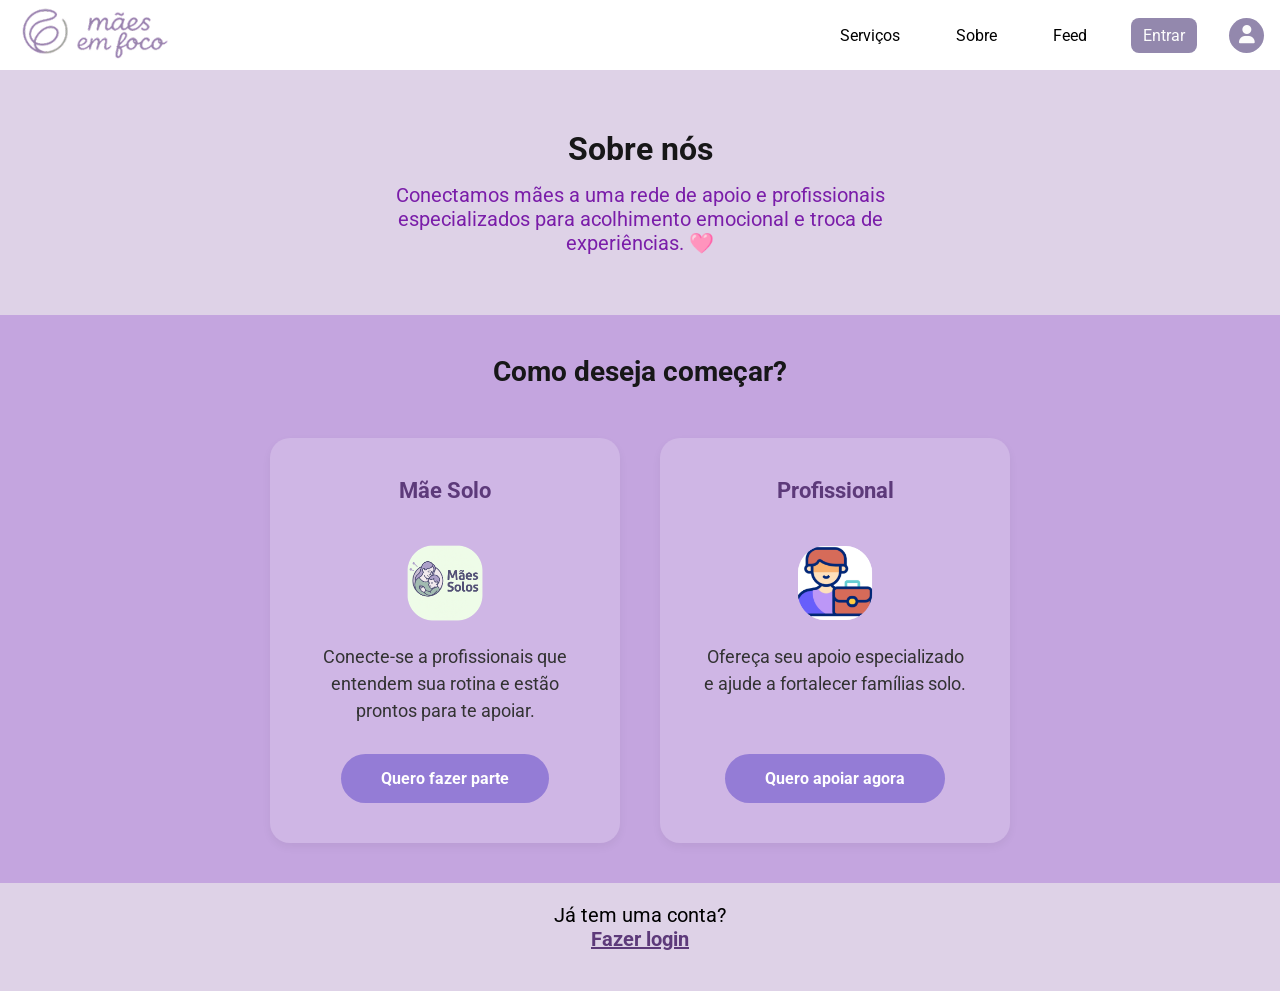
==== index.html @ 56e5f979 "adiciona a funcionalidade de permitir anexo de registro profissional para validação" ====
<!DOCTYPE html>
<html lang="pt-br">
  <head>
    <meta charset="UTF-8" />
    <meta name="viewport" content="width=device-width, initial-scale=1.0" />
    <title>Início | Mães em Foco</title>
    <link rel="stylesheet" href="src/assets/css/global.css" />
    <link rel="stylesheet" href="src/assets/css/style.css" />
    <link rel="stylesheet" href="https://cdnjs.cloudflare.com/ajax/libs/font-awesome/6.5.0/css/all.min.css" />
  </head>
  <body>
    <header-component></header-component>

    <main class="conteudo-principal">
      <section class="banner-sobre">
        <h2>Sobre nós</h2>
        <p>Conectamos mães a uma rede de apoio e profissionais especializados para acolhimento emocional e troca de experiências. 🩷 </p>
      </section>

      <section class="secao-escolha">
        <h3 class="titulo-escolha">Como deseja começar?</h3>
        <div class="cards-container">
          <div class="card">
            <h4>Mãe Solo</h4>
            <img src="src/assets/img/icon-mae.png" alt="Mãe Solo" class="card-icon">
            <p class="card-texto">Conecte-se a profissionais que entendem sua rotina e estão prontos para te apoiar.</p>
          <a href="/src/pages/cadastro/cadastro-maes.html" class="btn-acao">Quero fazer parte</a>
          </div>
          
          <div class="card">
            <h4>Profissional</h4>
            <img src="src/assets/img/icon-profissional.png" alt="Profissional" class="card-icon">
            <p class="card-texto">Ofereça seu apoio especializado e ajude a fortalecer famílias solo.</p>
            <a href="src/cadastro-profissional.html" class="btn-acao">Quero apoiar agora</a>
          </div>
        </div>
      </section>

      <section class="login-prompt">
        <p>Já tem uma conta?</p>
        <a href="src/pages/login-maes/login-maes.html">Fazer login</a>
      </section>
    </main>

    <footer-component></footer-component>

    <script src="src/assets/navbar.js"></script>
  </body>
</html>
---- src/assets/css/global.css ----
@import url("https://fonts.googleapis.com/css2?family=Roboto:ital,wght@0,100..900;1,100..900&display=swap");

* {
  margin: 0;
  padding: 0;
  box-sizing: border-box;
  font-family: "Roboto", sans-serif;
}

header-component button, 
header-component a,
.btn-entrar,
.botao-entrar {
  background-color: #9388AD !important;
  color: #ffffff !important;
}
---- src/assets/css/style.css ----
body {
  background-color: #ded2e7;
  min-height: 100vh;
  margin: 0;
  font-family: sans-serif;
}

header-component {
  display: block;
  background-color: #ffffff;
}

.conteudo-principal {
  display: flex;
  flex-direction: column;
  width: 100%;
}

.banner-sobre {
  background-color: #ded2e7;
  width: 100%;
  padding: 60px 20px;
  text-align: center;
}

.banner-sobre h2 {
  color: #171718;
  margin-bottom: 15px;
  font-size: 32px;
}

.banner-sobre p {
  color: #7A1DA9;
  font-size: 20px;
  max-width: 600px;
  margin: 0 auto;
}

.secao-escolha {
  background-color: #c4a5df;
  width: 100%;
  padding: 40px 20px;
  text-align: center;
}

.titulo-escolha {
  color: #171718;
  margin-bottom: 50px;
  font-size: 28px;
}

.cards-container {
  display: flex;
  gap: 40px;
  justify-content: center;
  flex-wrap: wrap;
  max-width: 1000px;
  margin: 0 auto;
}

.card {
  background-color: #cfb6e5;
  padding: 40px;
  width: 350px;
  display: flex;
  flex-direction: column;
  align-items: center;
  border-radius: 20px;
  transition: transform 0.3s ease, box-shadow 0.3s ease;
  box-shadow: 0 4px 10px rgba(0, 0, 0, 0.05);
}

.card:hover {
  transform: translateY(-10px);
  box-shadow: 0 10px 20px rgba(0, 0, 0, 0.15);
}

.card h4 {
  margin-bottom: 40px;
  font-size: 22px;
  color: #5d3a7a;
  text-underline-offset: 6px;
}

.card-icon {
  width: 80px;
  height: 80px;
  margin-bottom: 20px;
}

.card-texto {
  font-size: 18px;
  line-height: 1.5;
  margin-bottom: 30px;
  flex-grow: 1;
  color: #333;
}

.btn-acao {
  background-color: #947cd6;
  color: #ffffff;
  font-size: 16px;
  font-weight: bold;
  border: none;
  padding: 15px 40px;
  border-radius: 50px;
  cursor: pointer;
  text-decoration: none; 
  display: inline-block;
  transition: background-color 0.3s, transform 0.2s;
}

.btn-acao:hover {
  background-color: #76689b;
  transform: scale(1.05);
}

.login-prompt {
  margin: 20px 0 40px 0;
  text-align: center;
  font-size: 20px;
}

.login-prompt a {
  color: #5d3a7a;
  font-weight: bold;
  text-decoration: underline;
}

@media (max-width: 768px) {
  .cards-container {
    flex-direction: column;
    align-items: center;
    gap: 30px;
  }
  
  .card {
    width: 85%;
  }
}
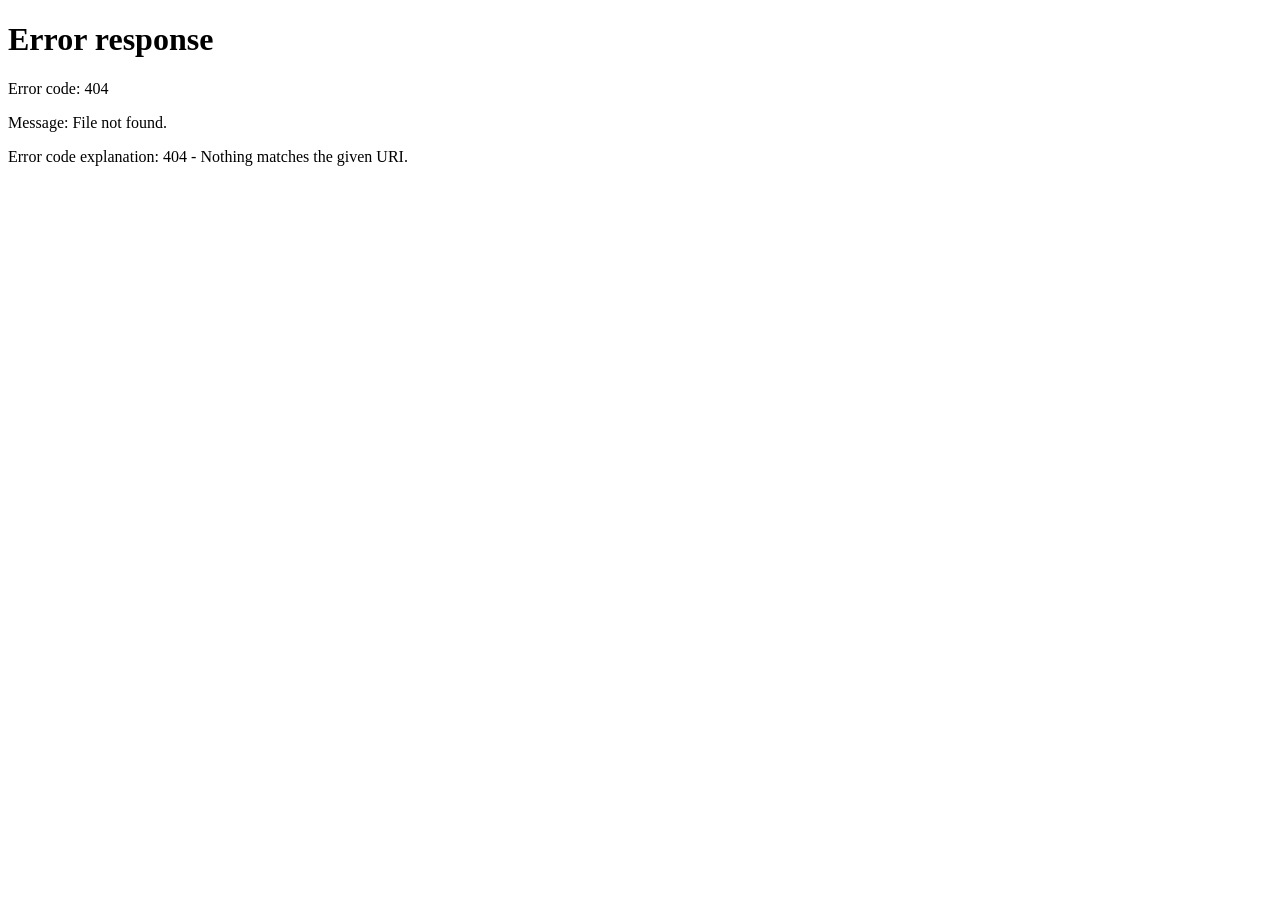
==== commit 368631c7: "resolvendo merge" ====
--- a/index.html
+++ b/index.html
@@ -2,48 +2,10 @@
 <html lang="pt-br">
   <head>
     <meta charset="UTF-8" />
-    <meta name="viewport" content="width=device-width, initial-scale=1.0" />
-    <title>Início | Mães em Foco</title>
-    <link rel="stylesheet" href="src/assets/css/global.css" />
-    <link rel="stylesheet" href="src/assets/css/style.css" />
-    <link rel="stylesheet" href="https://cdnjs.cloudflare.com/ajax/libs/font-awesome/6.5.0/css/all.min.css" />
+    <meta http-equiv="refresh" content="0; url=src/index.html" />
+    <title>Mães em Foco</title>
   </head>
   <body>
-    <header-component></header-component>
-
-    <main class="conteudo-principal">
-      <section class="banner-sobre">
-        <h2>Sobre nós</h2>
-        <p>Conectamos mães a uma rede de apoio e profissionais especializados para acolhimento emocional e troca de experiências. 🩷 </p>
-      </section>
-
-      <section class="secao-escolha">
-        <h3 class="titulo-escolha">Como deseja começar?</h3>
-        <div class="cards-container">
-          <div class="card">
-            <h4>Mãe Solo</h4>
-            <img src="src/assets/img/icon-mae.png" alt="Mãe Solo" class="card-icon">
-            <p class="card-texto">Conecte-se a profissionais que entendem sua rotina e estão prontos para te apoiar.</p>
-          <a href="/src/pages/cadastro/cadastro-maes.html" class="btn-acao">Quero fazer parte</a>
-          </div>
-          
-          <div class="card">
-            <h4>Profissional</h4>
-            <img src="src/assets/img/icon-profissional.png" alt="Profissional" class="card-icon">
-            <p class="card-texto">Ofereça seu apoio especializado e ajude a fortalecer famílias solo.</p>
-            <a href="src/cadastro-profissional.html" class="btn-acao">Quero apoiar agora</a>
-          </div>
-        </div>
-      </section>
-
-      <section class="login-prompt">
-        <p>Já tem uma conta?</p>
-        <a href="src/pages/login-maes/login-maes.html">Fazer login</a>
-      </section>
-    </main>
-
-    <footer-component></footer-component>
-
-    <script src="src/assets/navbar.js"></script>
+    <p>Redirecionando... <a href="src/index.html">Clique aqui se não for redirecionado</a>.</p>
   </body>
-</html>+</html>
